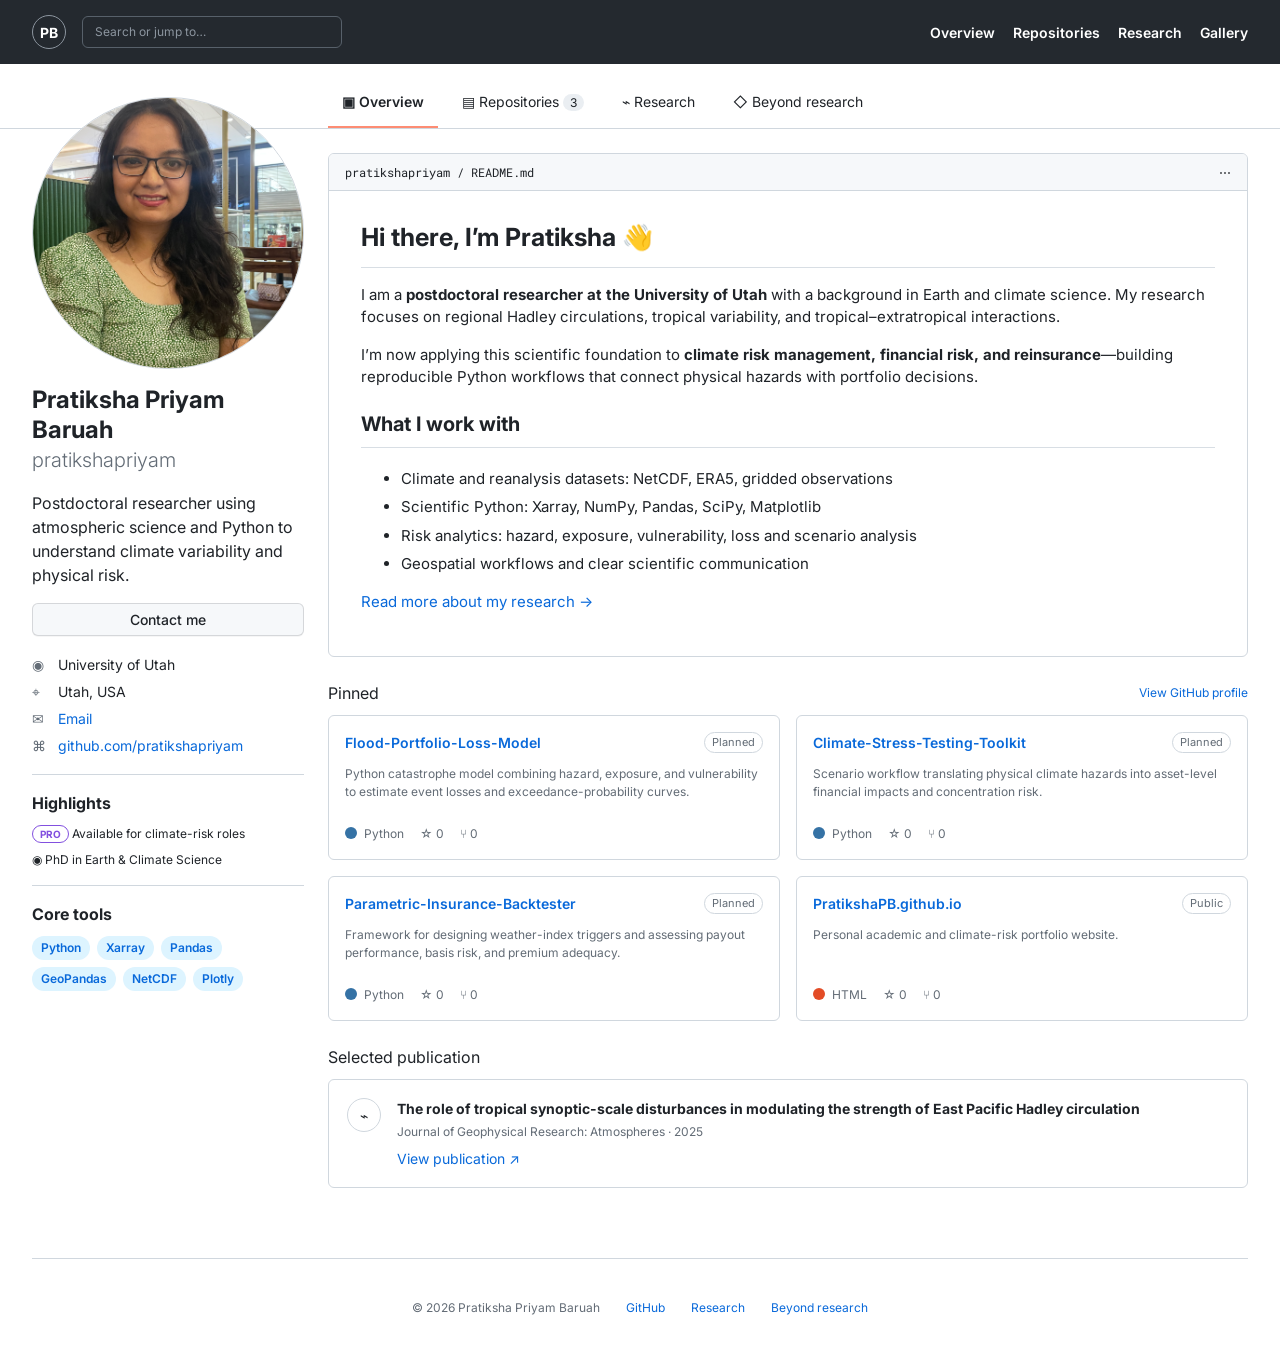
==== index.html @ b8eebd10 "Update profile for climate risk roles" ====
<!doctype html>
<html lang="en">
<head>
  <meta charset="utf-8">
  <meta name="viewport" content="width=device-width,initial-scale=1">
  <meta name="description" content="Pratiksha Priyam Baruah is a postdoctoral researcher at the University of Utah working in atmospheric science and climate risk.">
  <title>Pratiksha Priyam Baruah · Climate Risk Scientist</title>
  <link rel="preconnect" href="https://fonts.googleapis.com">
  <link rel="preconnect" href="https://fonts.gstatic.com" crossorigin>
  <link href="https://fonts.googleapis.com/css2?family=Inter:wght@400;500;600;700&family=Roboto+Mono:wght@400;500&display=swap" rel="stylesheet">
  <link rel="stylesheet" href="styles.css">
</head>
<body>
  <header class="gh-header">
    <a class="gh-mark" href="index.html" aria-label="Homepage">PB</a>
    <div class="gh-search">Search or jump to…</div>
    <nav aria-label="Primary"><a href="index.html">Overview</a><a href="#projects">Repositories</a><a href="research.html">Research</a><a href="misc.html">Gallery</a></nav>
  </header>
  <div class="profile-tabs"><div class="wide tabs-inner"><a class="selected" href="index.html">▣ Overview</a><a href="#projects">▤ Repositories <span>3</span></a><a href="research.html">⌁ Research</a><a href="misc.html">◇ Beyond research</a></div></div>

  <main class="wide profile-layout">
    <aside class="profile-sidebar">
      <img class="avatar" src="profile.jpg" alt="Pratiksha Priyam Baruah">
      <h1>Pratiksha Priyam Baruah</h1>
      <p class="username">pratikshapriyam</p>
      <p class="bio">Postdoctoral researcher using atmospheric science and Python to understand climate variability and physical risk.</p>
      <a class="profile-button" href="mailto:pratiksha.baruah@students.iiserpune.ac.in">Contact me</a>
      <ul class="profile-details">
        <li><span>◉</span> University of Utah</li>
        <li><span>⌖</span> Utah, USA</li>
        <li><span>✉</span> <a href="mailto:pratiksha.baruah@students.iiserpune.ac.in">Email</a></li>
        <li><span>⌘</span> <a href="https://github.com/pratikshapriyam" target="_blank" rel="noopener">github.com/pratikshapriyam</a></li>
      </ul>
      <div class="sidebar-block"><h2>Highlights</h2><p><span class="badge">PRO</span> Available for climate-risk roles</p><p>◉ PhD in Earth &amp; Climate Science</p></div>
      <div class="sidebar-block"><h2>Core tools</h2><div class="topic-list"><span>Python</span><span>Xarray</span><span>Pandas</span><span>GeoPandas</span><span>NetCDF</span><span>Plotly</span></div></div>
    </aside>

    <section class="profile-main">
      <article class="readme-card">
        <div class="readme-title"><span>pratikshapriyam / README.md</span><span>⋯</span></div>
        <div class="readme-content">
          <h2>Hi there, I’m Pratiksha 👋</h2>
          <p>I am a <strong>postdoctoral researcher at the University of Utah</strong> with a background in Earth and climate science. My research focuses on regional Hadley circulations, tropical variability, and tropical–extratropical interactions.</p>
          <p>I’m now applying this scientific foundation to <strong>climate risk management, financial risk, and reinsurance</strong>—building reproducible Python workflows that connect physical hazards with portfolio decisions.</p>
          <h3>What I work with</h3>
          <ul>
            <li>Climate and reanalysis datasets: NetCDF, ERA5, gridded observations</li>
            <li>Scientific Python: Xarray, NumPy, Pandas, SciPy, Matplotlib</li>
            <li>Risk analytics: hazard, exposure, vulnerability, loss and scenario analysis</li>
            <li>Geospatial workflows and clear scientific communication</li>
          </ul>
          <p><a href="research.html">Read more about my research →</a></p>
        </div>
      </article>

      <div class="section-row" id="projects"><h2>Pinned</h2><a href="https://github.com/pratikshapriyam" target="_blank" rel="noopener">View GitHub profile</a></div>
      <div class="repo-grid">
        <article class="repo-card"><div class="repo-top"><a href="https://github.com/pratikshapriyam" target="_blank" rel="noopener">Flood-Portfolio-Loss-Model</a><span>Planned</span></div><p>Python catastrophe model combining hazard, exposure, and vulnerability to estimate event losses and exceedance-probability curves.</p><div class="repo-meta"><span><i class="python"></i> Python</span><span>☆ 0</span><span>⑂ 0</span></div></article>
        <article class="repo-card"><div class="repo-top"><a href="https://github.com/pratikshapriyam" target="_blank" rel="noopener">Climate-Stress-Testing-Toolkit</a><span>Planned</span></div><p>Scenario workflow translating physical climate hazards into asset-level financial impacts and concentration risk.</p><div class="repo-meta"><span><i class="python"></i> Python</span><span>☆ 0</span><span>⑂ 0</span></div></article>
        <article class="repo-card"><div class="repo-top"><a href="https://github.com/pratikshapriyam" target="_blank" rel="noopener">Parametric-Insurance-Backtester</a><span>Planned</span></div><p>Framework for designing weather-index triggers and assessing payout performance, basis risk, and premium adequacy.</p><div class="repo-meta"><span><i class="python"></i> Python</span><span>☆ 0</span><span>⑂ 0</span></div></article>
        <article class="repo-card"><div class="repo-top"><a href="https://github.com/pratikshapriyam/PratikshaPB.github.io" target="_blank" rel="noopener">PratikshaPB.github.io</a><span>Public</span></div><p>Personal academic and climate-risk portfolio website.</p><div class="repo-meta"><span><i class="html"></i> HTML</span><span>☆ 0</span><span>⑂ 0</span></div></article>
      </div>

      <div class="section-row"><h2>Selected publication</h2></div>
      <article class="activity-card"><span class="activity-icon">⌁</span><div><h3>The role of tropical synoptic-scale disturbances in modulating the strength of East Pacific Hadley circulation</h3><p>Journal of Geophysical Research: Atmospheres · 2025</p><a href="https://doi.org/10.1029/2024JD042980" target="_blank" rel="noopener">View publication ↗</a></div></article>
    </section>
  </main>
  <footer class="gh-footer"><span>© <span data-year></span> Pratiksha Priyam Baruah</span><a href="https://github.com/pratikshapriyam">GitHub</a><a href="research.html">Research</a><a href="misc.html">Beyond research</a></footer>
  <script src="site.js"></script>
</body>
</html>
---- styles.css ----
:root{--bg:#fff;--canvas:#f6f8fa;--text:#1f2328;--muted:#636c76;--line:#d0d7de;--blue:#0969da;--green:#1f883d;--nav:#24292f;--radius:6px}
*{box-sizing:border-box}html{scroll-behavior:smooth}body{margin:0;color:var(--text);background:var(--bg);font:14px/1.5 Inter,-apple-system,BlinkMacSystemFont,"Segoe UI",sans-serif}a{color:var(--blue);text-decoration:none}a:hover{text-decoration:underline}img{max-width:100%}.wide,.container{width:min(1216px,calc(100% - 32px));margin-inline:auto}
.gh-header{height:64px;padding:16px 32px;display:flex;align-items:center;gap:16px;color:#fff;background:var(--nav)}.gh-mark{width:34px;height:34px;display:grid;place-items:center;border:1px solid #8c959f;border-radius:50%;color:#fff;font-weight:700}.gh-mark:hover{text-decoration:none}.gh-search{width:260px;padding:6px 12px;border:1px solid #57606a;border-radius:6px;color:#8c959f;font-size:12px}.gh-header nav{display:flex;gap:18px;margin-left:auto}.gh-header nav a{color:#fff;font-weight:600}.profile-tabs{border-bottom:1px solid var(--line);background:#fff}.tabs-inner{height:64px;display:flex;align-items:flex-end;padding-left:296px;gap:10px}.tabs-inner a{padding:17px 14px 14px;color:var(--text);border-bottom:2px solid transparent}.tabs-inner a.selected{border-color:#fd8c73;font-weight:600}.tabs-inner span{padding:1px 7px;border-radius:999px;background:#eaeef2;font-size:12px}
.profile-layout{display:grid;grid-template-columns:272px 1fr;gap:24px;padding:0 0 70px}.profile-sidebar{position:relative;margin-top:-32px}.avatar{width:272px;height:272px;display:block;border:1px solid var(--line);border-radius:50%;object-fit:cover}.profile-sidebar h1{margin:16px 0 0;font-size:24px;line-height:1.25}.username{margin:0 0 16px;color:var(--muted);font-size:20px;font-weight:300}.bio{font-size:16px}.profile-button{display:block;padding:5px 16px;margin:16px 0;text-align:center;color:var(--text);font-weight:500;border:1px solid rgba(27,31,36,.15);border-radius:6px;background:#f6f8fa;box-shadow:0 1px 0 rgba(27,31,36,.04)}.profile-button:hover{text-decoration:none;background:#f3f4f6}.profile-details{padding:0;margin:18px 0;list-style:none}.profile-details li{margin:6px 0}.profile-details li>span{display:inline-block;width:22px;color:var(--muted)}.sidebar-block{padding-top:16px;margin-top:16px;border-top:1px solid var(--line)}.sidebar-block h2{margin:0 0 10px;font-size:16px}.sidebar-block p{margin:8px 0;font-size:12px}.badge{padding:2px 7px;border:1px solid #8250df;border-radius:999px;color:#8250df;font-size:10px;font-weight:700}.topic-list{display:flex;flex-wrap:wrap;gap:7px}.topic-list span{padding:3px 9px;border-radius:999px;color:var(--blue);background:#ddf4ff;font-size:12px;font-weight:600}
.profile-main{min-width:0;padding-top:24px}.readme-card{border:1px solid var(--line);border-radius:var(--radius);overflow:hidden}.readme-title{padding:10px 16px;display:flex;justify-content:space-between;border-bottom:1px solid var(--line);background:var(--canvas);font:12px Roboto Mono,monospace}.readme-content{padding:28px 32px}.readme-content h2{padding-bottom:10px;margin:0 0 16px;border-bottom:1px solid #d8dee4;font-size:25px}.readme-content h3{padding-bottom:8px;border-bottom:1px solid #d8dee4;font-size:20px}.readme-content p,.readme-content li{font-size:15px}.readme-content li{margin:6px 0}.section-row{display:flex;justify-content:space-between;align-items:center;margin:24px 0 10px}.section-row h2{margin:0;font-size:16px;font-weight:400}.section-row a{font-size:12px}.repo-grid{display:grid;grid-template-columns:1fr 1fr;gap:16px}.repo-card{min-height:142px;padding:16px;border:1px solid var(--line);border-radius:var(--radius)}.repo-top{display:flex;align-items:center;justify-content:space-between;gap:12px}.repo-top a{font-weight:600}.repo-top>span{padding:1px 7px;border:1px solid var(--line);border-radius:999px;color:var(--muted);font-size:11px}.repo-card p{min-height:42px;color:var(--muted);font-size:12px}.repo-meta{display:flex;gap:16px;margin-top:18px;color:var(--muted);font-size:12px}.repo-meta i{display:inline-block;width:12px;height:12px;margin-right:4px;border-radius:50%;vertical-align:-1px}.python{background:#3572a5}.html{background:#e34c26}.activity-card{display:flex;gap:16px;padding:18px;border:1px solid var(--line);border-radius:var(--radius)}.activity-icon{width:34px;height:34px;display:grid;place-items:center;flex:0 0 auto;border:1px solid var(--line);border-radius:50%}.activity-card h3{margin:0 0 4px;font-size:14px}.activity-card p{margin:0 0 7px;color:var(--muted);font-size:12px}.gh-footer{max-width:1216px;margin:auto;padding:40px 16px;display:flex;justify-content:center;gap:26px;border-top:1px solid var(--line);color:var(--muted);font-size:12px}

/* Supporting pages */
.site-header{color:#fff;background:var(--nav)}.nav{min-height:64px;display:flex;align-items:center;justify-content:space-between}.brand{color:#fff;font-weight:700}.nav-links{display:flex;gap:8px}.nav-links a{padding:7px 11px;color:#fff;border-radius:6px}.nav-links a.active,.nav-links a:hover{background:rgba(255,255,255,.12);text-decoration:none}.menu-button{display:none;border:0;background:transparent;color:#fff}.menu-button span{display:block;width:24px;height:2px;margin:5px;background:currentColor}.page-hero{padding:64px 0 44px;background:var(--canvas);border-bottom:1px solid var(--line)}.eyebrow,.section-kicker{color:var(--muted);font:600 12px Roboto Mono,monospace;text-transform:uppercase;letter-spacing:.08em}.page-hero h1{max-width:850px;margin:8px 0 14px;font-size:42px;line-height:1.15}.page-hero p{max-width:720px;color:var(--muted);font-size:16px}.section{padding:48px 0}.section-heading{margin:6px 0 24px;font-size:32px}.research-list{display:grid;gap:16px}.research-card{display:grid;grid-template-columns:1.15fr .85fr;border:1px solid var(--line);border-radius:var(--radius);overflow:hidden}.research-card:nth-child(even) .research-copy{order:2}.research-card:nth-child(even) .research-visual{order:1}.research-copy{padding:32px}.research-copy:before{color:var(--muted);font:12px Roboto Mono,monospace}.research-copy h2{font-size:24px}.research-copy p{color:var(--muted)}.research-visual{min-height:320px;display:grid;place-items:center;background:var(--canvas)}.research-visual img{width:100%;height:100%;padding:22px;object-fit:contain}.gallery{display:grid;grid-template-columns:repeat(3,1fr);gap:16px}.gallery figure{margin:0;border:1px solid var(--line);border-radius:var(--radius);overflow:hidden}.gallery img{width:100%;height:260px;display:block;object-fit:cover}.gallery figcaption{padding:10px 12px}.resources{display:grid;grid-template-columns:1fr 2fr;gap:24px;margin-top:44px;padding-top:32px;border-top:1px solid var(--line)}.resource-links{display:flex;flex-wrap:wrap;gap:8px}.resource-links a{padding:5px 11px;border-radius:999px;background:#ddf4ff;font-weight:600}.site-footer{padding:30px 0;color:var(--muted);border-top:1px solid var(--line)}.footer-inner{display:flex;justify-content:space-between}.project-grid{display:grid;grid-template-columns:repeat(3,1fr);gap:16px}.project-card{padding:20px;border:1px solid var(--line);border-radius:var(--radius)}
@media(max-width:850px){.gh-header{padding:14px 16px}.gh-search{display:none}.gh-header nav a:nth-child(n+3){display:none}.tabs-inner{height:54px;padding-left:0;overflow:auto}.profile-layout{grid-template-columns:1fr}.profile-sidebar{margin-top:24px}.avatar{width:168px;height:168px}.profile-main{padding-top:0}.repo-grid{grid-template-columns:1fr}.research-card{grid-template-columns:1fr}.research-card:nth-child(even) .research-copy,.research-card:nth-child(even) .research-visual{order:initial}.gallery{grid-template-columns:1fr 1fr}.project-grid{grid-template-columns:1fr}.menu-button{display:block}.nav-links{display:none;position:absolute;top:64px;left:0;right:0;padding:10px 16px;background:var(--nav);flex-direction:column}.nav-links.open{display:flex}}
@media(max-width:520px){.gh-header nav{gap:10px}.profile-tabs .wide{width:100%}.tabs-inner a{padding-inline:10px;white-space:nowrap}.readme-content{padding:22px 18px}.gallery{grid-template-columns:1fr}.resources{grid-template-columns:1fr}.gh-footer{flex-wrap:wrap}.footer-inner{flex-direction:column;gap:8px}}
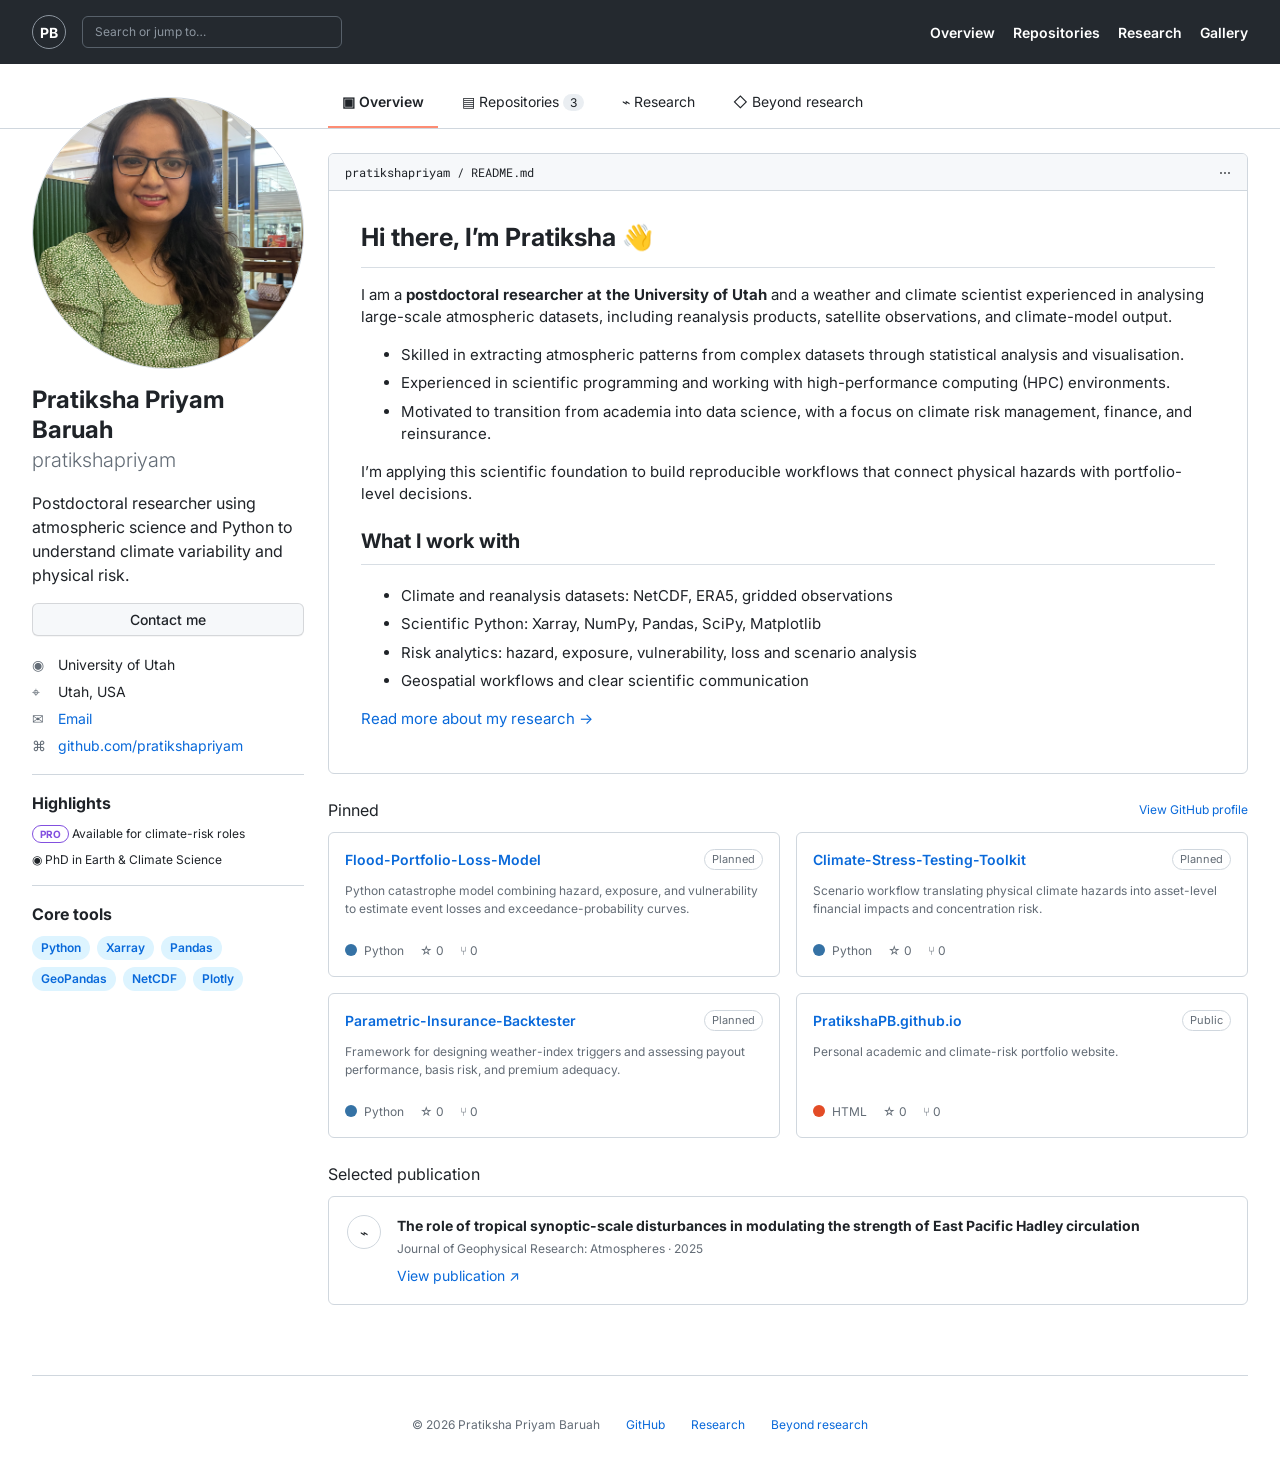
==== commit 2a71479a: "Update climate data science profile" ====
--- a/index.html
+++ b/index.html
@@ -40,8 +40,13 @@
         <div class="readme-title"><span>pratikshapriyam / README.md</span><span>⋯</span></div>
         <div class="readme-content">
           <h2>Hi there, I’m Pratiksha 👋</h2>
-          <p>I am a <strong>postdoctoral researcher at the University of Utah</strong> with a background in Earth and climate science. My research focuses on regional Hadley circulations, tropical variability, and tropical–extratropical interactions.</p>
-          <p>I’m now applying this scientific foundation to <strong>climate risk management, financial risk, and reinsurance</strong>—building reproducible Python workflows that connect physical hazards with portfolio decisions.</p>
+          <p>I am a <strong>postdoctoral researcher at the University of Utah</strong> and a weather and climate scientist experienced in analysing large-scale atmospheric datasets, including reanalysis products, satellite observations, and climate-model output.</p>
+          <ul>
+            <li>Skilled in extracting atmospheric patterns from complex datasets through statistical analysis and visualisation.</li>
+            <li>Experienced in scientific programming and working with high-performance computing (HPC) environments.</li>
+            <li>Motivated to transition from academia into data science, with a focus on climate risk management, finance, and reinsurance.</li>
+          </ul>
+          <p>I’m applying this scientific foundation to build reproducible workflows that connect physical hazards with portfolio-level decisions.</p>
           <h3>What I work with</h3>
           <ul>
             <li>Climate and reanalysis datasets: NetCDF, ERA5, gridded observations</li>
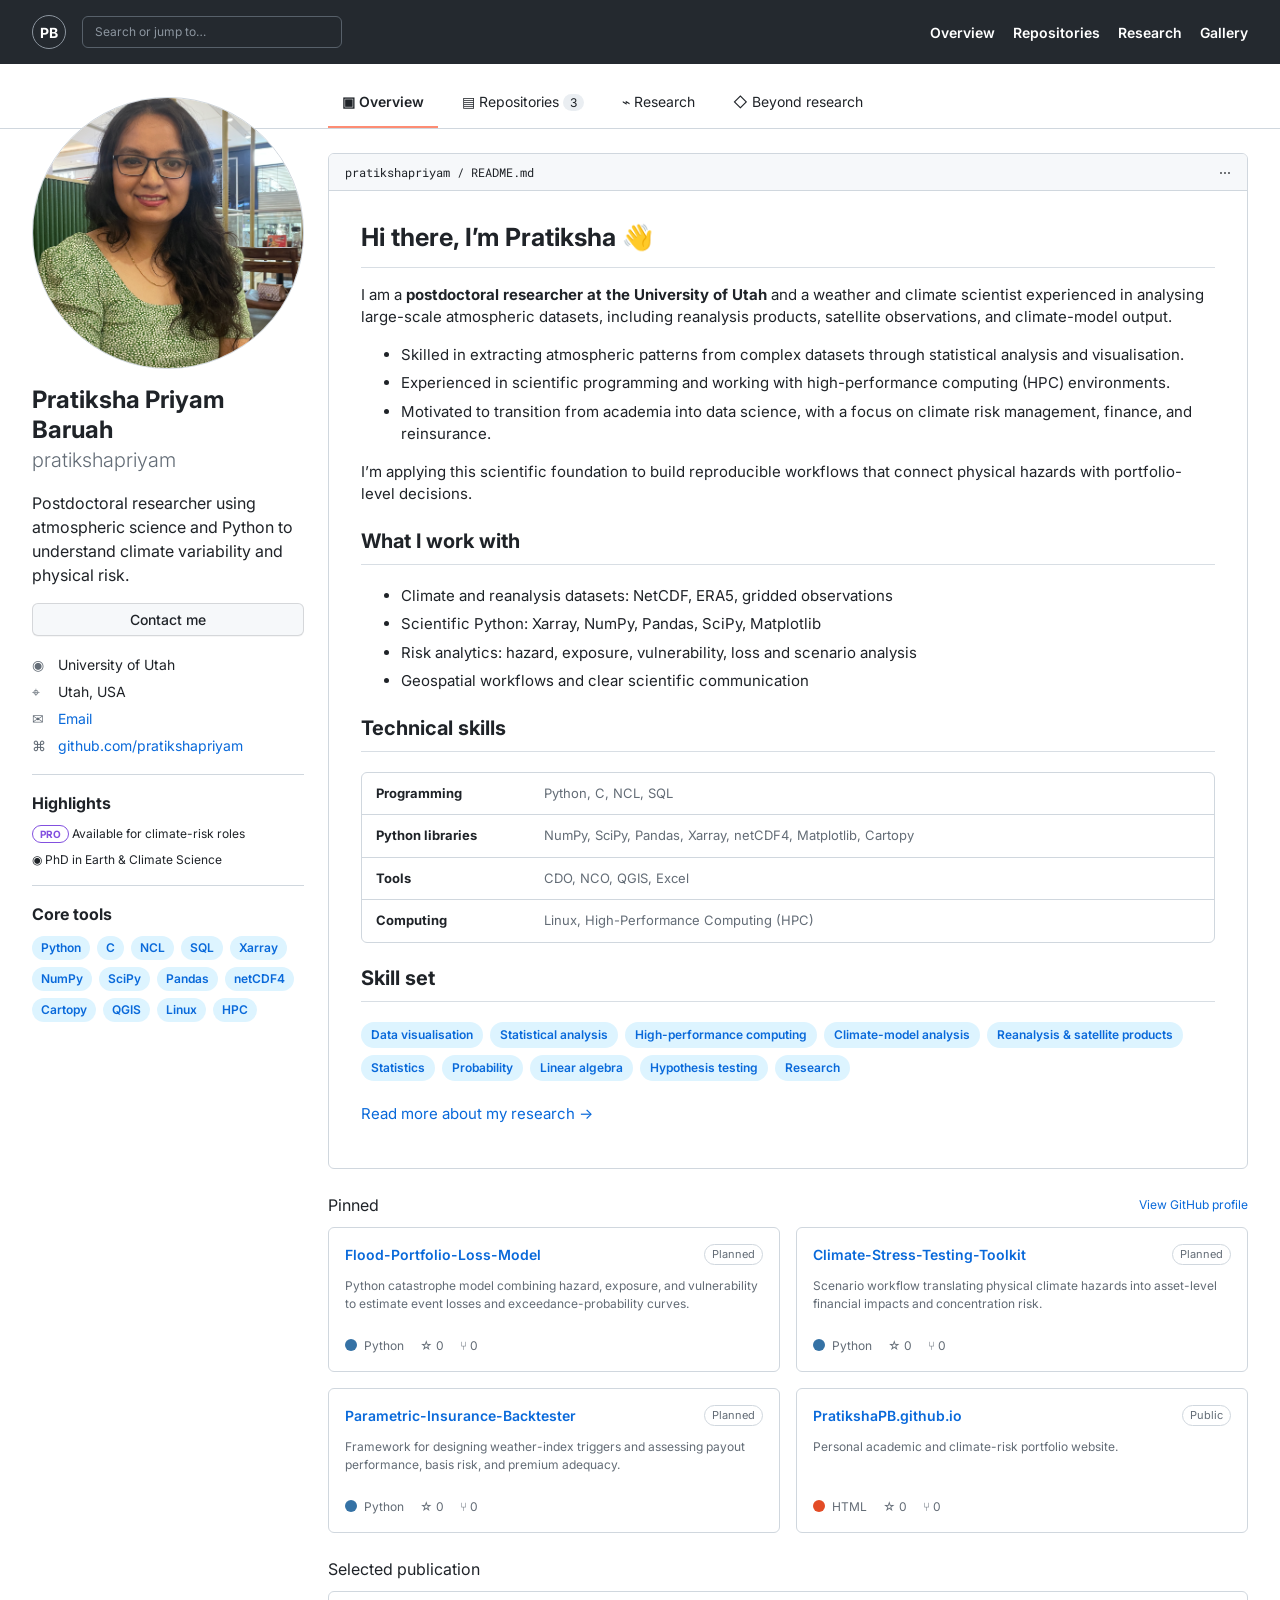
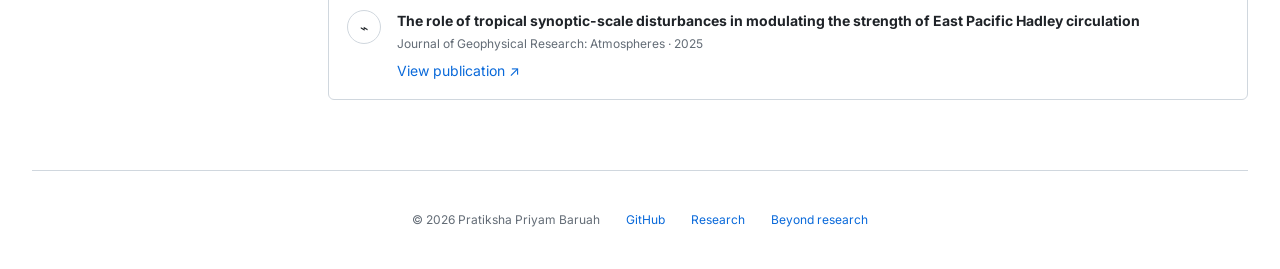
==== commit c5290c07: "Highlight technical and analytical skills" ====
--- a/index.html
+++ b/index.html
@@ -32,7 +32,7 @@
         <li><span>⌘</span> <a href="https://github.com/pratikshapriyam" target="_blank" rel="noopener">github.com/pratikshapriyam</a></li>
       </ul>
       <div class="sidebar-block"><h2>Highlights</h2><p><span class="badge">PRO</span> Available for climate-risk roles</p><p>◉ PhD in Earth &amp; Climate Science</p></div>
-      <div class="sidebar-block"><h2>Core tools</h2><div class="topic-list"><span>Python</span><span>Xarray</span><span>Pandas</span><span>GeoPandas</span><span>NetCDF</span><span>Plotly</span></div></div>
+      <div class="sidebar-block"><h2>Core tools</h2><div class="topic-list"><span>Python</span><span>C</span><span>NCL</span><span>SQL</span><span>Xarray</span><span>NumPy</span><span>SciPy</span><span>Pandas</span><span>netCDF4</span><span>Cartopy</span><span>QGIS</span><span>Linux</span><span>HPC</span></div></div>
     </aside>
 
     <section class="profile-main">
@@ -54,6 +54,15 @@
             <li>Risk analytics: hazard, exposure, vulnerability, loss and scenario analysis</li>
             <li>Geospatial workflows and clear scientific communication</li>
           </ul>
+          <h3>Technical skills</h3>
+          <div class="skills-table">
+            <div><strong>Programming</strong><span>Python, C, NCL, SQL</span></div>
+            <div><strong>Python libraries</strong><span>NumPy, SciPy, Pandas, Xarray, netCDF4, Matplotlib, Cartopy</span></div>
+            <div><strong>Tools</strong><span>CDO, NCO, QGIS, Excel</span></div>
+            <div><strong>Computing</strong><span>Linux, High-Performance Computing (HPC)</span></div>
+          </div>
+          <h3>Skill set</h3>
+          <div class="skill-pills"><span>Data visualisation</span><span>Statistical analysis</span><span>High-performance computing</span><span>Climate-model analysis</span><span>Reanalysis &amp; satellite products</span><span>Statistics</span><span>Probability</span><span>Linear algebra</span><span>Hypothesis testing</span><span>Research</span></div>
           <p><a href="research.html">Read more about my research →</a></p>
         </div>
       </article>
--- a/styles.css
+++ b/styles.css
@@ -8,3 +8,4 @@
 .site-header{color:#fff;background:var(--nav)}.nav{min-height:64px;display:flex;align-items:center;justify-content:space-between}.brand{color:#fff;font-weight:700}.nav-links{display:flex;gap:8px}.nav-links a{padding:7px 11px;color:#fff;border-radius:6px}.nav-links a.active,.nav-links a:hover{background:rgba(255,255,255,.12);text-decoration:none}.menu-button{display:none;border:0;background:transparent;color:#fff}.menu-button span{display:block;width:24px;height:2px;margin:5px;background:currentColor}.page-hero{padding:64px 0 44px;background:var(--canvas);border-bottom:1px solid var(--line)}.eyebrow,.section-kicker{color:var(--muted);font:600 12px Roboto Mono,monospace;text-transform:uppercase;letter-spacing:.08em}.page-hero h1{max-width:850px;margin:8px 0 14px;font-size:42px;line-height:1.15}.page-hero p{max-width:720px;color:var(--muted);font-size:16px}.section{padding:48px 0}.section-heading{margin:6px 0 24px;font-size:32px}.research-list{display:grid;gap:16px}.research-card{display:grid;grid-template-columns:1.15fr .85fr;border:1px solid var(--line);border-radius:var(--radius);overflow:hidden}.research-card:nth-child(even) .research-copy{order:2}.research-card:nth-child(even) .research-visual{order:1}.research-copy{padding:32px}.research-copy:before{color:var(--muted);font:12px Roboto Mono,monospace}.research-copy h2{font-size:24px}.research-copy p{color:var(--muted)}.research-visual{min-height:320px;display:grid;place-items:center;background:var(--canvas)}.research-visual img{width:100%;height:100%;padding:22px;object-fit:contain}.gallery{display:grid;grid-template-columns:repeat(3,1fr);gap:16px}.gallery figure{margin:0;border:1px solid var(--line);border-radius:var(--radius);overflow:hidden}.gallery img{width:100%;height:260px;display:block;object-fit:cover}.gallery figcaption{padding:10px 12px}.resources{display:grid;grid-template-columns:1fr 2fr;gap:24px;margin-top:44px;padding-top:32px;border-top:1px solid var(--line)}.resource-links{display:flex;flex-wrap:wrap;gap:8px}.resource-links a{padding:5px 11px;border-radius:999px;background:#ddf4ff;font-weight:600}.site-footer{padding:30px 0;color:var(--muted);border-top:1px solid var(--line)}.footer-inner{display:flex;justify-content:space-between}.project-grid{display:grid;grid-template-columns:repeat(3,1fr);gap:16px}.project-card{padding:20px;border:1px solid var(--line);border-radius:var(--radius)}
 @media(max-width:850px){.gh-header{padding:14px 16px}.gh-search{display:none}.gh-header nav a:nth-child(n+3){display:none}.tabs-inner{height:54px;padding-left:0;overflow:auto}.profile-layout{grid-template-columns:1fr}.profile-sidebar{margin-top:24px}.avatar{width:168px;height:168px}.profile-main{padding-top:0}.repo-grid{grid-template-columns:1fr}.research-card{grid-template-columns:1fr}.research-card:nth-child(even) .research-copy,.research-card:nth-child(even) .research-visual{order:initial}.gallery{grid-template-columns:1fr 1fr}.project-grid{grid-template-columns:1fr}.menu-button{display:block}.nav-links{display:none;position:absolute;top:64px;left:0;right:0;padding:10px 16px;background:var(--nav);flex-direction:column}.nav-links.open{display:flex}}
 @media(max-width:520px){.gh-header nav{gap:10px}.profile-tabs .wide{width:100%}.tabs-inner a{padding-inline:10px;white-space:nowrap}.readme-content{padding:22px 18px}.gallery{grid-template-columns:1fr}.resources{grid-template-columns:1fr}.gh-footer{flex-wrap:wrap}.footer-inner{flex-direction:column;gap:8px}}
+.skills-table{margin:14px 0;border:1px solid var(--line);border-radius:var(--radius);overflow:hidden}.skills-table>div{display:grid;grid-template-columns:150px 1fr;gap:18px;padding:11px 14px;border-bottom:1px solid var(--line)}.skills-table>div:last-child{border-bottom:0}.skills-table strong{font-size:13px}.skills-table span{color:var(--muted);font-size:13px}.skill-pills{display:flex;flex-wrap:wrap;gap:7px;margin:12px 0 22px}.skill-pills span{padding:4px 10px;border-radius:999px;color:var(--blue);background:#ddf4ff;font-size:12px;font-weight:600}@media(max-width:520px){.skills-table>div{grid-template-columns:1fr;gap:3px}}
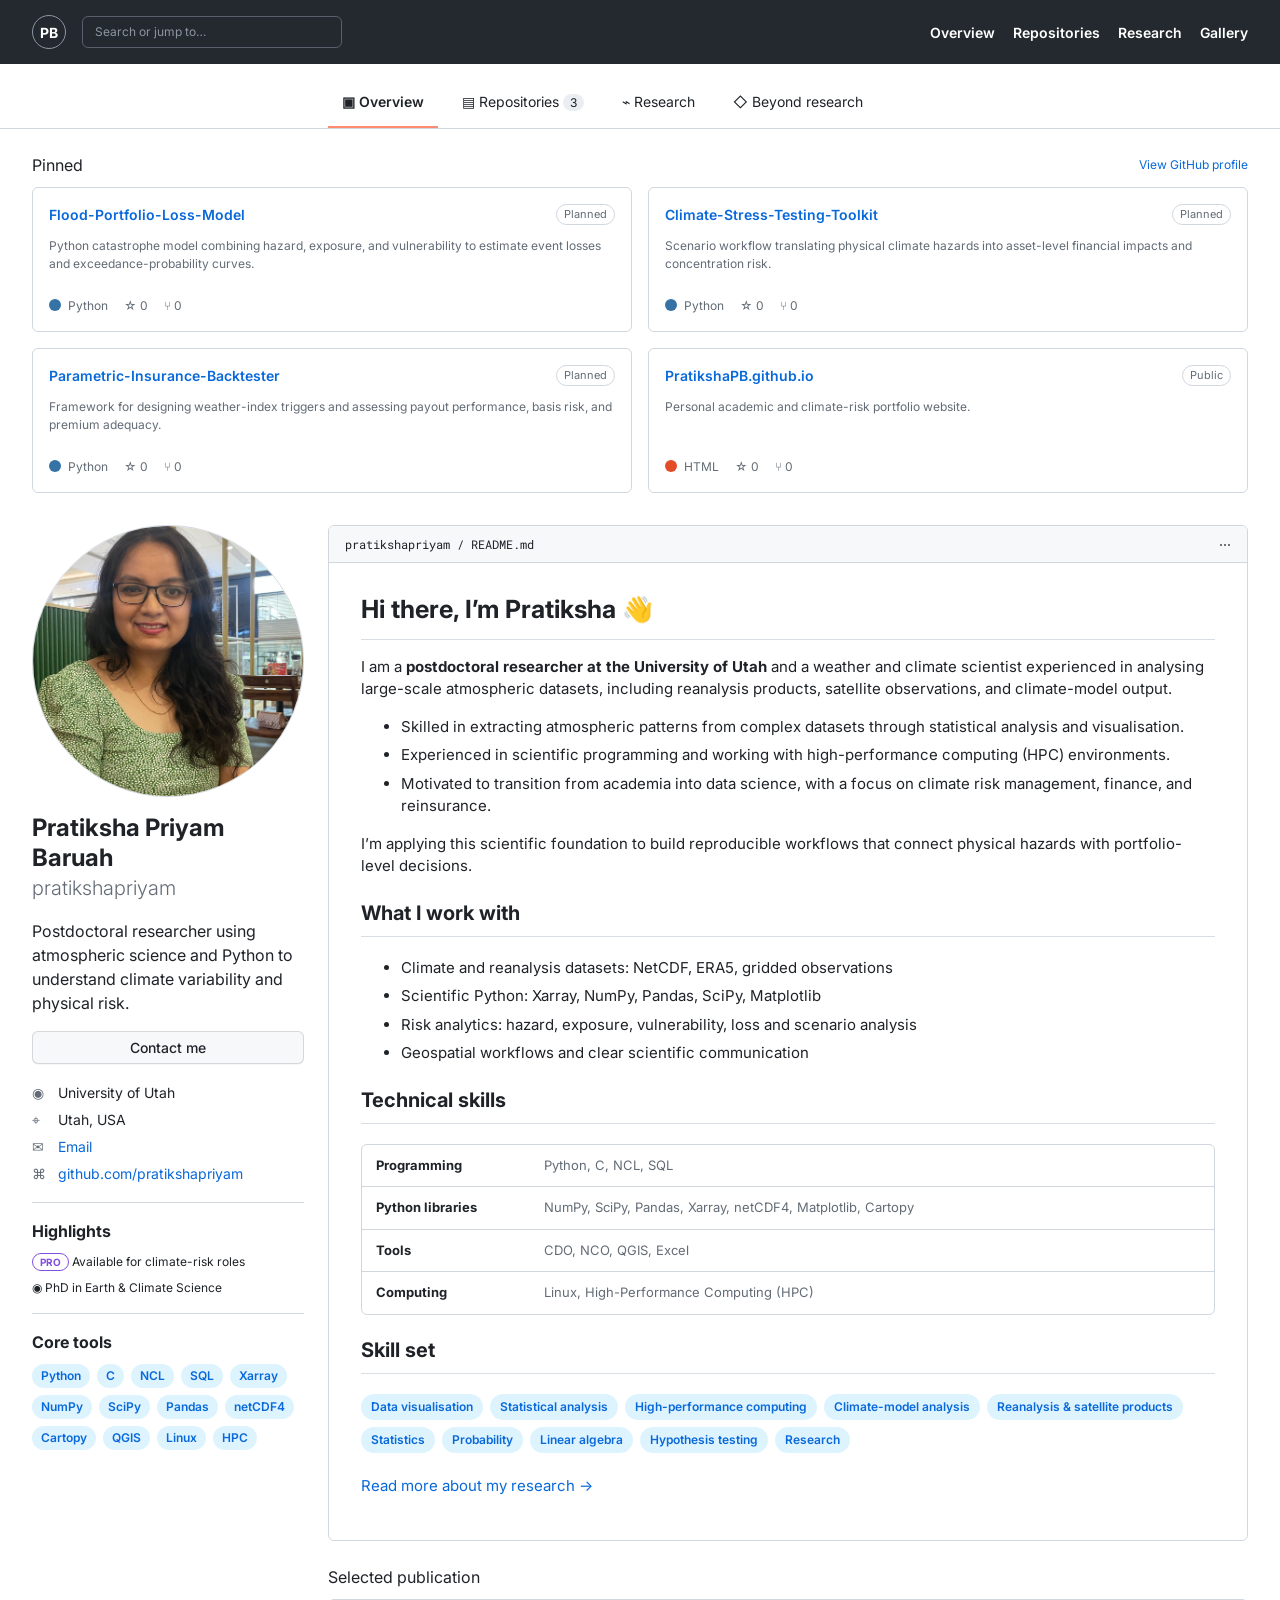
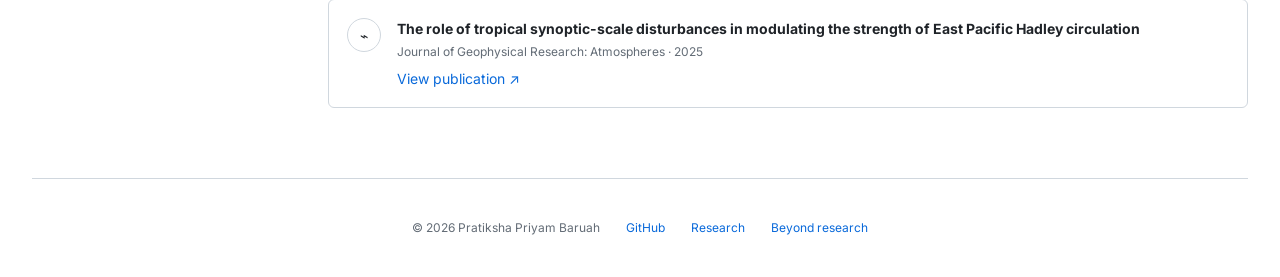
==== commit 18466d30: "Move pinned repositories to top" ====
--- a/index.html
+++ b/index.html
@@ -17,6 +17,16 @@
     <nav aria-label="Primary"><a href="index.html">Overview</a><a href="#projects">Repositories</a><a href="research.html">Research</a><a href="misc.html">Gallery</a></nav>
   </header>
   <div class="profile-tabs"><div class="wide tabs-inner"><a class="selected" href="index.html">▣ Overview</a><a href="#projects">▤ Repositories <span>3</span></a><a href="research.html">⌁ Research</a><a href="misc.html">◇ Beyond research</a></div></div>
+
+  <section class="wide pinned-top" id="projects">
+    <div class="section-row section-row-first"><h2>Pinned</h2><a href="https://github.com/pratikshapriyam" target="_blank" rel="noopener">View GitHub profile</a></div>
+    <div class="repo-grid">
+      <article class="repo-card"><div class="repo-top"><a href="https://github.com/pratikshapriyam" target="_blank" rel="noopener">Flood-Portfolio-Loss-Model</a><span>Planned</span></div><p>Python catastrophe model combining hazard, exposure, and vulnerability to estimate event losses and exceedance-probability curves.</p><div class="repo-meta"><span><i class="python"></i> Python</span><span>☆ 0</span><span>⑂ 0</span></div></article>
+      <article class="repo-card"><div class="repo-top"><a href="https://github.com/pratikshapriyam" target="_blank" rel="noopener">Climate-Stress-Testing-Toolkit</a><span>Planned</span></div><p>Scenario workflow translating physical climate hazards into asset-level financial impacts and concentration risk.</p><div class="repo-meta"><span><i class="python"></i> Python</span><span>☆ 0</span><span>⑂ 0</span></div></article>
+      <article class="repo-card"><div class="repo-top"><a href="https://github.com/pratikshapriyam" target="_blank" rel="noopener">Parametric-Insurance-Backtester</a><span>Planned</span></div><p>Framework for designing weather-index triggers and assessing payout performance, basis risk, and premium adequacy.</p><div class="repo-meta"><span><i class="python"></i> Python</span><span>☆ 0</span><span>⑂ 0</span></div></article>
+      <article class="repo-card"><div class="repo-top"><a href="https://github.com/pratikshapriyam/PratikshaPB.github.io" target="_blank" rel="noopener">PratikshaPB.github.io</a><span>Public</span></div><p>Personal academic and climate-risk portfolio website.</p><div class="repo-meta"><span><i class="html"></i> HTML</span><span>☆ 0</span><span>⑂ 0</span></div></article>
+    </div>
+  </section>
 
   <main class="wide profile-layout">
     <aside class="profile-sidebar">
@@ -67,14 +77,6 @@
         </div>
       </article>
 
-      <div class="section-row" id="projects"><h2>Pinned</h2><a href="https://github.com/pratikshapriyam" target="_blank" rel="noopener">View GitHub profile</a></div>
-      <div class="repo-grid">
-        <article class="repo-card"><div class="repo-top"><a href="https://github.com/pratikshapriyam" target="_blank" rel="noopener">Flood-Portfolio-Loss-Model</a><span>Planned</span></div><p>Python catastrophe model combining hazard, exposure, and vulnerability to estimate event losses and exceedance-probability curves.</p><div class="repo-meta"><span><i class="python"></i> Python</span><span>☆ 0</span><span>⑂ 0</span></div></article>
-        <article class="repo-card"><div class="repo-top"><a href="https://github.com/pratikshapriyam" target="_blank" rel="noopener">Climate-Stress-Testing-Toolkit</a><span>Planned</span></div><p>Scenario workflow translating physical climate hazards into asset-level financial impacts and concentration risk.</p><div class="repo-meta"><span><i class="python"></i> Python</span><span>☆ 0</span><span>⑂ 0</span></div></article>
-        <article class="repo-card"><div class="repo-top"><a href="https://github.com/pratikshapriyam" target="_blank" rel="noopener">Parametric-Insurance-Backtester</a><span>Planned</span></div><p>Framework for designing weather-index triggers and assessing payout performance, basis risk, and premium adequacy.</p><div class="repo-meta"><span><i class="python"></i> Python</span><span>☆ 0</span><span>⑂ 0</span></div></article>
-        <article class="repo-card"><div class="repo-top"><a href="https://github.com/pratikshapriyam/PratikshaPB.github.io" target="_blank" rel="noopener">PratikshaPB.github.io</a><span>Public</span></div><p>Personal academic and climate-risk portfolio website.</p><div class="repo-meta"><span><i class="html"></i> HTML</span><span>☆ 0</span><span>⑂ 0</span></div></article>
-      </div>
-
       <div class="section-row"><h2>Selected publication</h2></div>
       <article class="activity-card"><span class="activity-icon">⌁</span><div><h3>The role of tropical synoptic-scale disturbances in modulating the strength of East Pacific Hadley circulation</h3><p>Journal of Geophysical Research: Atmospheres · 2025</p><a href="https://doi.org/10.1029/2024JD042980" target="_blank" rel="noopener">View publication ↗</a></div></article>
     </section>
--- a/styles.css
+++ b/styles.css
@@ -8,4 +8,4 @@
 .site-header{color:#fff;background:var(--nav)}.nav{min-height:64px;display:flex;align-items:center;justify-content:space-between}.brand{color:#fff;font-weight:700}.nav-links{display:flex;gap:8px}.nav-links a{padding:7px 11px;color:#fff;border-radius:6px}.nav-links a.active,.nav-links a:hover{background:rgba(255,255,255,.12);text-decoration:none}.menu-button{display:none;border:0;background:transparent;color:#fff}.menu-button span{display:block;width:24px;height:2px;margin:5px;background:currentColor}.page-hero{padding:64px 0 44px;background:var(--canvas);border-bottom:1px solid var(--line)}.eyebrow,.section-kicker{color:var(--muted);font:600 12px Roboto Mono,monospace;text-transform:uppercase;letter-spacing:.08em}.page-hero h1{max-width:850px;margin:8px 0 14px;font-size:42px;line-height:1.15}.page-hero p{max-width:720px;color:var(--muted);font-size:16px}.section{padding:48px 0}.section-heading{margin:6px 0 24px;font-size:32px}.research-list{display:grid;gap:16px}.research-card{display:grid;grid-template-columns:1.15fr .85fr;border:1px solid var(--line);border-radius:var(--radius);overflow:hidden}.research-card:nth-child(even) .research-copy{order:2}.research-card:nth-child(even) .research-visual{order:1}.research-copy{padding:32px}.research-copy:before{color:var(--muted);font:12px Roboto Mono,monospace}.research-copy h2{font-size:24px}.research-copy p{color:var(--muted)}.research-visual{min-height:320px;display:grid;place-items:center;background:var(--canvas)}.research-visual img{width:100%;height:100%;padding:22px;object-fit:contain}.gallery{display:grid;grid-template-columns:repeat(3,1fr);gap:16px}.gallery figure{margin:0;border:1px solid var(--line);border-radius:var(--radius);overflow:hidden}.gallery img{width:100%;height:260px;display:block;object-fit:cover}.gallery figcaption{padding:10px 12px}.resources{display:grid;grid-template-columns:1fr 2fr;gap:24px;margin-top:44px;padding-top:32px;border-top:1px solid var(--line)}.resource-links{display:flex;flex-wrap:wrap;gap:8px}.resource-links a{padding:5px 11px;border-radius:999px;background:#ddf4ff;font-weight:600}.site-footer{padding:30px 0;color:var(--muted);border-top:1px solid var(--line)}.footer-inner{display:flex;justify-content:space-between}.project-grid{display:grid;grid-template-columns:repeat(3,1fr);gap:16px}.project-card{padding:20px;border:1px solid var(--line);border-radius:var(--radius)}
 @media(max-width:850px){.gh-header{padding:14px 16px}.gh-search{display:none}.gh-header nav a:nth-child(n+3){display:none}.tabs-inner{height:54px;padding-left:0;overflow:auto}.profile-layout{grid-template-columns:1fr}.profile-sidebar{margin-top:24px}.avatar{width:168px;height:168px}.profile-main{padding-top:0}.repo-grid{grid-template-columns:1fr}.research-card{grid-template-columns:1fr}.research-card:nth-child(even) .research-copy,.research-card:nth-child(even) .research-visual{order:initial}.gallery{grid-template-columns:1fr 1fr}.project-grid{grid-template-columns:1fr}.menu-button{display:block}.nav-links{display:none;position:absolute;top:64px;left:0;right:0;padding:10px 16px;background:var(--nav);flex-direction:column}.nav-links.open{display:flex}}
 @media(max-width:520px){.gh-header nav{gap:10px}.profile-tabs .wide{width:100%}.tabs-inner a{padding-inline:10px;white-space:nowrap}.readme-content{padding:22px 18px}.gallery{grid-template-columns:1fr}.resources{grid-template-columns:1fr}.gh-footer{flex-wrap:wrap}.footer-inner{flex-direction:column;gap:8px}}
-.skills-table{margin:14px 0;border:1px solid var(--line);border-radius:var(--radius);overflow:hidden}.skills-table>div{display:grid;grid-template-columns:150px 1fr;gap:18px;padding:11px 14px;border-bottom:1px solid var(--line)}.skills-table>div:last-child{border-bottom:0}.skills-table strong{font-size:13px}.skills-table span{color:var(--muted);font-size:13px}.skill-pills{display:flex;flex-wrap:wrap;gap:7px;margin:12px 0 22px}.skill-pills span{padding:4px 10px;border-radius:999px;color:var(--blue);background:#ddf4ff;font-size:12px;font-weight:600}@media(max-width:520px){.skills-table>div{grid-template-columns:1fr;gap:3px}}
+.skills-table{margin:14px 0;border:1px solid var(--line);border-radius:var(--radius);overflow:hidden}.skills-table>div{display:grid;grid-template-columns:150px 1fr;gap:18px;padding:11px 14px;border-bottom:1px solid var(--line)}.skills-table>div:last-child{border-bottom:0}.skills-table strong{font-size:13px}.skills-table span{color:var(--muted);font-size:13px}.skill-pills{display:flex;flex-wrap:wrap;gap:7px;margin:12px 0 22px}.skill-pills span{padding:4px 10px;border-radius:999px;color:var(--blue);background:#ddf4ff;font-size:12px;font-weight:600}.section-row-first{margin-top:0}.pinned-top{padding:24px 0 8px}.pinned-top+.profile-layout .profile-sidebar{margin-top:24px}@media(max-width:520px){.skills-table>div{grid-template-columns:1fr;gap:3px}}
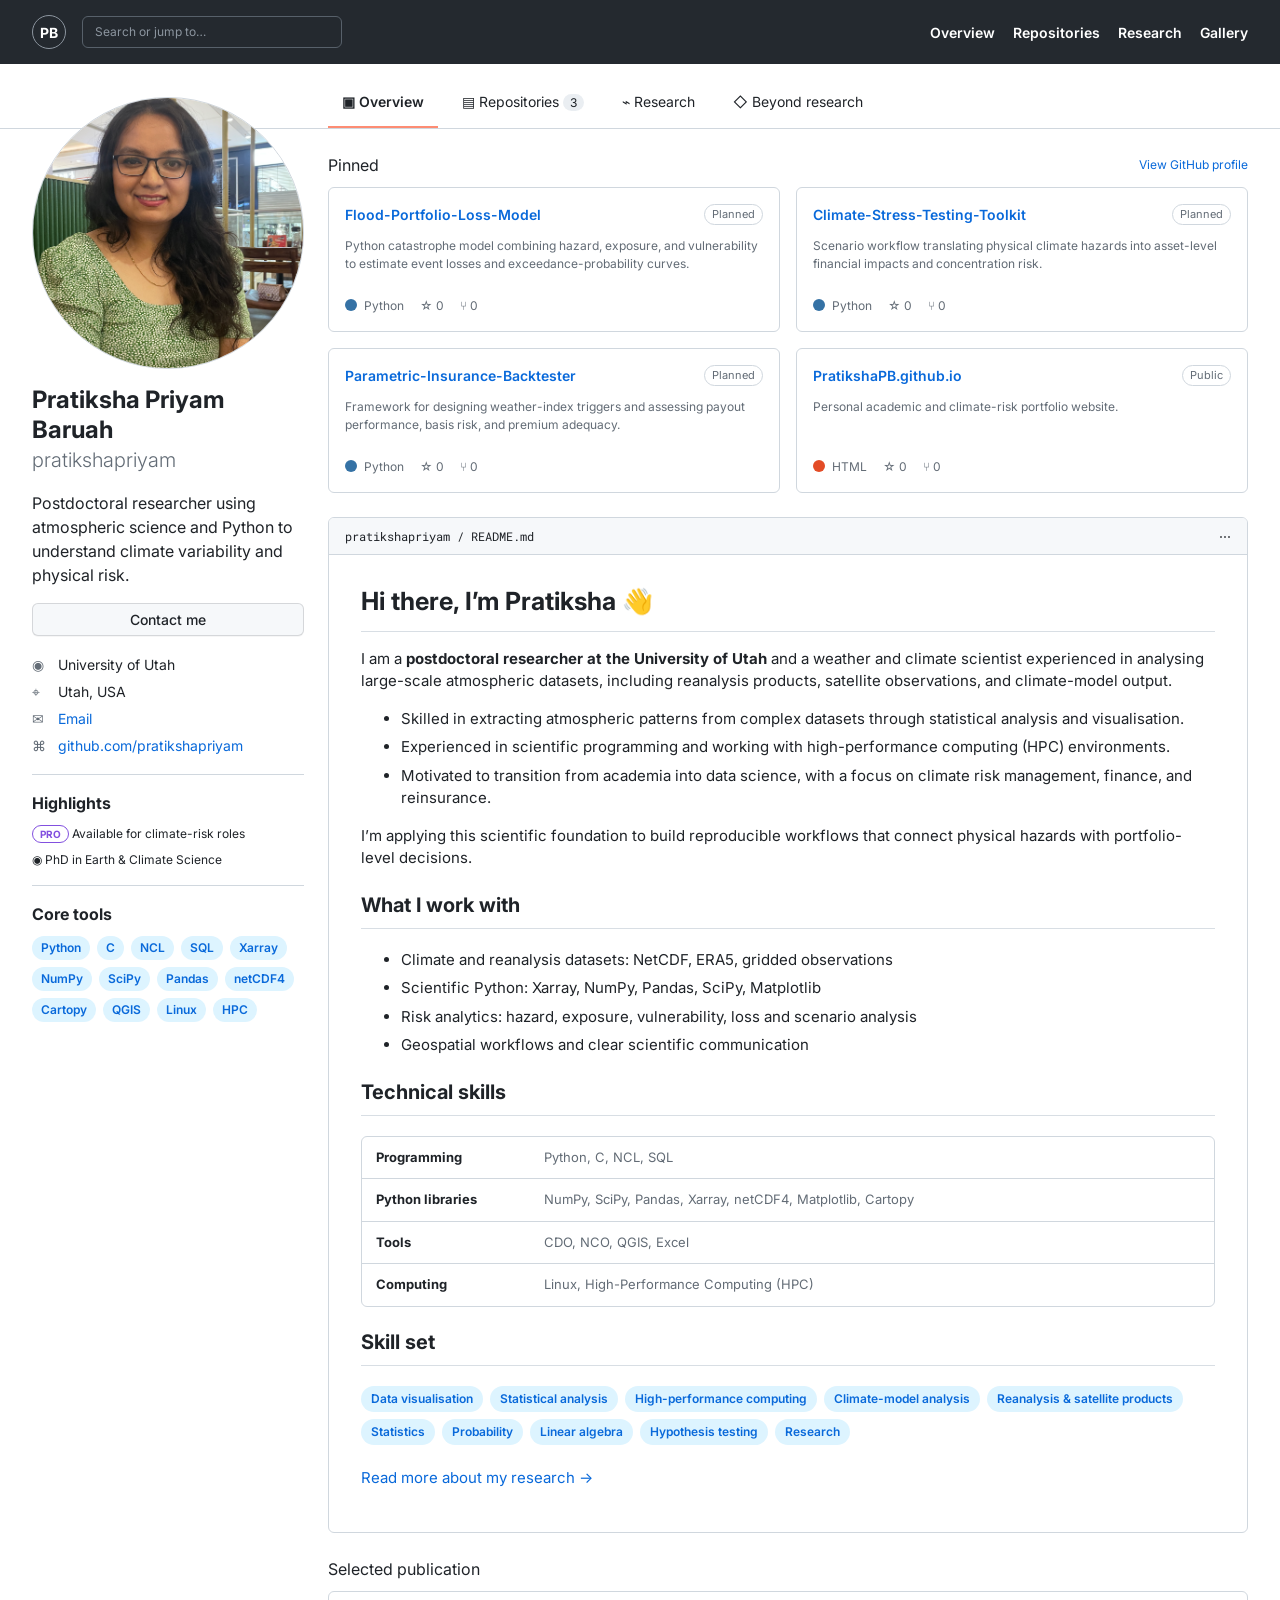
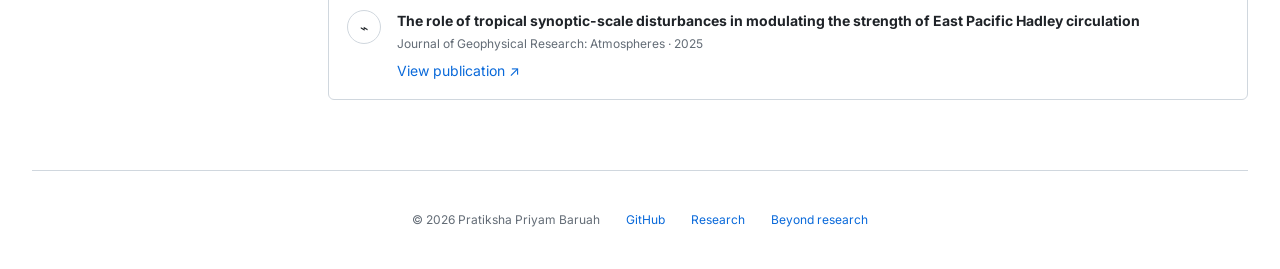
==== commit 4fdb9ed3: "Align profile and pinned repositories" ====
--- a/index.html
+++ b/index.html
@@ -18,16 +18,6 @@
   </header>
   <div class="profile-tabs"><div class="wide tabs-inner"><a class="selected" href="index.html">▣ Overview</a><a href="#projects">▤ Repositories <span>3</span></a><a href="research.html">⌁ Research</a><a href="misc.html">◇ Beyond research</a></div></div>
 
-  <section class="wide pinned-top" id="projects">
-    <div class="section-row section-row-first"><h2>Pinned</h2><a href="https://github.com/pratikshapriyam" target="_blank" rel="noopener">View GitHub profile</a></div>
-    <div class="repo-grid">
-      <article class="repo-card"><div class="repo-top"><a href="https://github.com/pratikshapriyam" target="_blank" rel="noopener">Flood-Portfolio-Loss-Model</a><span>Planned</span></div><p>Python catastrophe model combining hazard, exposure, and vulnerability to estimate event losses and exceedance-probability curves.</p><div class="repo-meta"><span><i class="python"></i> Python</span><span>☆ 0</span><span>⑂ 0</span></div></article>
-      <article class="repo-card"><div class="repo-top"><a href="https://github.com/pratikshapriyam" target="_blank" rel="noopener">Climate-Stress-Testing-Toolkit</a><span>Planned</span></div><p>Scenario workflow translating physical climate hazards into asset-level financial impacts and concentration risk.</p><div class="repo-meta"><span><i class="python"></i> Python</span><span>☆ 0</span><span>⑂ 0</span></div></article>
-      <article class="repo-card"><div class="repo-top"><a href="https://github.com/pratikshapriyam" target="_blank" rel="noopener">Parametric-Insurance-Backtester</a><span>Planned</span></div><p>Framework for designing weather-index triggers and assessing payout performance, basis risk, and premium adequacy.</p><div class="repo-meta"><span><i class="python"></i> Python</span><span>☆ 0</span><span>⑂ 0</span></div></article>
-      <article class="repo-card"><div class="repo-top"><a href="https://github.com/pratikshapriyam/PratikshaPB.github.io" target="_blank" rel="noopener">PratikshaPB.github.io</a><span>Public</span></div><p>Personal academic and climate-risk portfolio website.</p><div class="repo-meta"><span><i class="html"></i> HTML</span><span>☆ 0</span><span>⑂ 0</span></div></article>
-    </div>
-  </section>
-
   <main class="wide profile-layout">
     <aside class="profile-sidebar">
       <img class="avatar" src="profile.jpg" alt="Pratiksha Priyam Baruah">
@@ -46,6 +36,14 @@
     </aside>
 
     <section class="profile-main">
+      <div class="section-row section-row-first" id="projects"><h2>Pinned</h2><a href="https://github.com/pratikshapriyam" target="_blank" rel="noopener">View GitHub profile</a></div>
+      <div class="repo-grid repo-grid-featured">
+        <article class="repo-card"><div class="repo-top"><a href="https://github.com/pratikshapriyam" target="_blank" rel="noopener">Flood-Portfolio-Loss-Model</a><span>Planned</span></div><p>Python catastrophe model combining hazard, exposure, and vulnerability to estimate event losses and exceedance-probability curves.</p><div class="repo-meta"><span><i class="python"></i> Python</span><span>☆ 0</span><span>⑂ 0</span></div></article>
+        <article class="repo-card"><div class="repo-top"><a href="https://github.com/pratikshapriyam" target="_blank" rel="noopener">Climate-Stress-Testing-Toolkit</a><span>Planned</span></div><p>Scenario workflow translating physical climate hazards into asset-level financial impacts and concentration risk.</p><div class="repo-meta"><span><i class="python"></i> Python</span><span>☆ 0</span><span>⑂ 0</span></div></article>
+        <article class="repo-card"><div class="repo-top"><a href="https://github.com/pratikshapriyam" target="_blank" rel="noopener">Parametric-Insurance-Backtester</a><span>Planned</span></div><p>Framework for designing weather-index triggers and assessing payout performance, basis risk, and premium adequacy.</p><div class="repo-meta"><span><i class="python"></i> Python</span><span>☆ 0</span><span>⑂ 0</span></div></article>
+        <article class="repo-card"><div class="repo-top"><a href="https://github.com/pratikshapriyam/PratikshaPB.github.io" target="_blank" rel="noopener">PratikshaPB.github.io</a><span>Public</span></div><p>Personal academic and climate-risk portfolio website.</p><div class="repo-meta"><span><i class="html"></i> HTML</span><span>☆ 0</span><span>⑂ 0</span></div></article>
+      </div>
+
       <article class="readme-card">
         <div class="readme-title"><span>pratikshapriyam / README.md</span><span>⋯</span></div>
         <div class="readme-content">
--- a/styles.css
+++ b/styles.css
@@ -8,4 +8,4 @@
 .site-header{color:#fff;background:var(--nav)}.nav{min-height:64px;display:flex;align-items:center;justify-content:space-between}.brand{color:#fff;font-weight:700}.nav-links{display:flex;gap:8px}.nav-links a{padding:7px 11px;color:#fff;border-radius:6px}.nav-links a.active,.nav-links a:hover{background:rgba(255,255,255,.12);text-decoration:none}.menu-button{display:none;border:0;background:transparent;color:#fff}.menu-button span{display:block;width:24px;height:2px;margin:5px;background:currentColor}.page-hero{padding:64px 0 44px;background:var(--canvas);border-bottom:1px solid var(--line)}.eyebrow,.section-kicker{color:var(--muted);font:600 12px Roboto Mono,monospace;text-transform:uppercase;letter-spacing:.08em}.page-hero h1{max-width:850px;margin:8px 0 14px;font-size:42px;line-height:1.15}.page-hero p{max-width:720px;color:var(--muted);font-size:16px}.section{padding:48px 0}.section-heading{margin:6px 0 24px;font-size:32px}.research-list{display:grid;gap:16px}.research-card{display:grid;grid-template-columns:1.15fr .85fr;border:1px solid var(--line);border-radius:var(--radius);overflow:hidden}.research-card:nth-child(even) .research-copy{order:2}.research-card:nth-child(even) .research-visual{order:1}.research-copy{padding:32px}.research-copy:before{color:var(--muted);font:12px Roboto Mono,monospace}.research-copy h2{font-size:24px}.research-copy p{color:var(--muted)}.research-visual{min-height:320px;display:grid;place-items:center;background:var(--canvas)}.research-visual img{width:100%;height:100%;padding:22px;object-fit:contain}.gallery{display:grid;grid-template-columns:repeat(3,1fr);gap:16px}.gallery figure{margin:0;border:1px solid var(--line);border-radius:var(--radius);overflow:hidden}.gallery img{width:100%;height:260px;display:block;object-fit:cover}.gallery figcaption{padding:10px 12px}.resources{display:grid;grid-template-columns:1fr 2fr;gap:24px;margin-top:44px;padding-top:32px;border-top:1px solid var(--line)}.resource-links{display:flex;flex-wrap:wrap;gap:8px}.resource-links a{padding:5px 11px;border-radius:999px;background:#ddf4ff;font-weight:600}.site-footer{padding:30px 0;color:var(--muted);border-top:1px solid var(--line)}.footer-inner{display:flex;justify-content:space-between}.project-grid{display:grid;grid-template-columns:repeat(3,1fr);gap:16px}.project-card{padding:20px;border:1px solid var(--line);border-radius:var(--radius)}
 @media(max-width:850px){.gh-header{padding:14px 16px}.gh-search{display:none}.gh-header nav a:nth-child(n+3){display:none}.tabs-inner{height:54px;padding-left:0;overflow:auto}.profile-layout{grid-template-columns:1fr}.profile-sidebar{margin-top:24px}.avatar{width:168px;height:168px}.profile-main{padding-top:0}.repo-grid{grid-template-columns:1fr}.research-card{grid-template-columns:1fr}.research-card:nth-child(even) .research-copy,.research-card:nth-child(even) .research-visual{order:initial}.gallery{grid-template-columns:1fr 1fr}.project-grid{grid-template-columns:1fr}.menu-button{display:block}.nav-links{display:none;position:absolute;top:64px;left:0;right:0;padding:10px 16px;background:var(--nav);flex-direction:column}.nav-links.open{display:flex}}
 @media(max-width:520px){.gh-header nav{gap:10px}.profile-tabs .wide{width:100%}.tabs-inner a{padding-inline:10px;white-space:nowrap}.readme-content{padding:22px 18px}.gallery{grid-template-columns:1fr}.resources{grid-template-columns:1fr}.gh-footer{flex-wrap:wrap}.footer-inner{flex-direction:column;gap:8px}}
-.skills-table{margin:14px 0;border:1px solid var(--line);border-radius:var(--radius);overflow:hidden}.skills-table>div{display:grid;grid-template-columns:150px 1fr;gap:18px;padding:11px 14px;border-bottom:1px solid var(--line)}.skills-table>div:last-child{border-bottom:0}.skills-table strong{font-size:13px}.skills-table span{color:var(--muted);font-size:13px}.skill-pills{display:flex;flex-wrap:wrap;gap:7px;margin:12px 0 22px}.skill-pills span{padding:4px 10px;border-radius:999px;color:var(--blue);background:#ddf4ff;font-size:12px;font-weight:600}.section-row-first{margin-top:0}.pinned-top{padding:24px 0 8px}.pinned-top+.profile-layout .profile-sidebar{margin-top:24px}@media(max-width:520px){.skills-table>div{grid-template-columns:1fr;gap:3px}}
+.skills-table{margin:14px 0;border:1px solid var(--line);border-radius:var(--radius);overflow:hidden}.skills-table>div{display:grid;grid-template-columns:150px 1fr;gap:18px;padding:11px 14px;border-bottom:1px solid var(--line)}.skills-table>div:last-child{border-bottom:0}.skills-table strong{font-size:13px}.skills-table span{color:var(--muted);font-size:13px}.skill-pills{display:flex;flex-wrap:wrap;gap:7px;margin:12px 0 22px}.skill-pills span{padding:4px 10px;border-radius:999px;color:var(--blue);background:#ddf4ff;font-size:12px;font-weight:600}.section-row-first{margin-top:0}.repo-grid-featured{margin-bottom:24px}@media(max-width:520px){.skills-table>div{grid-template-columns:1fr;gap:3px}}
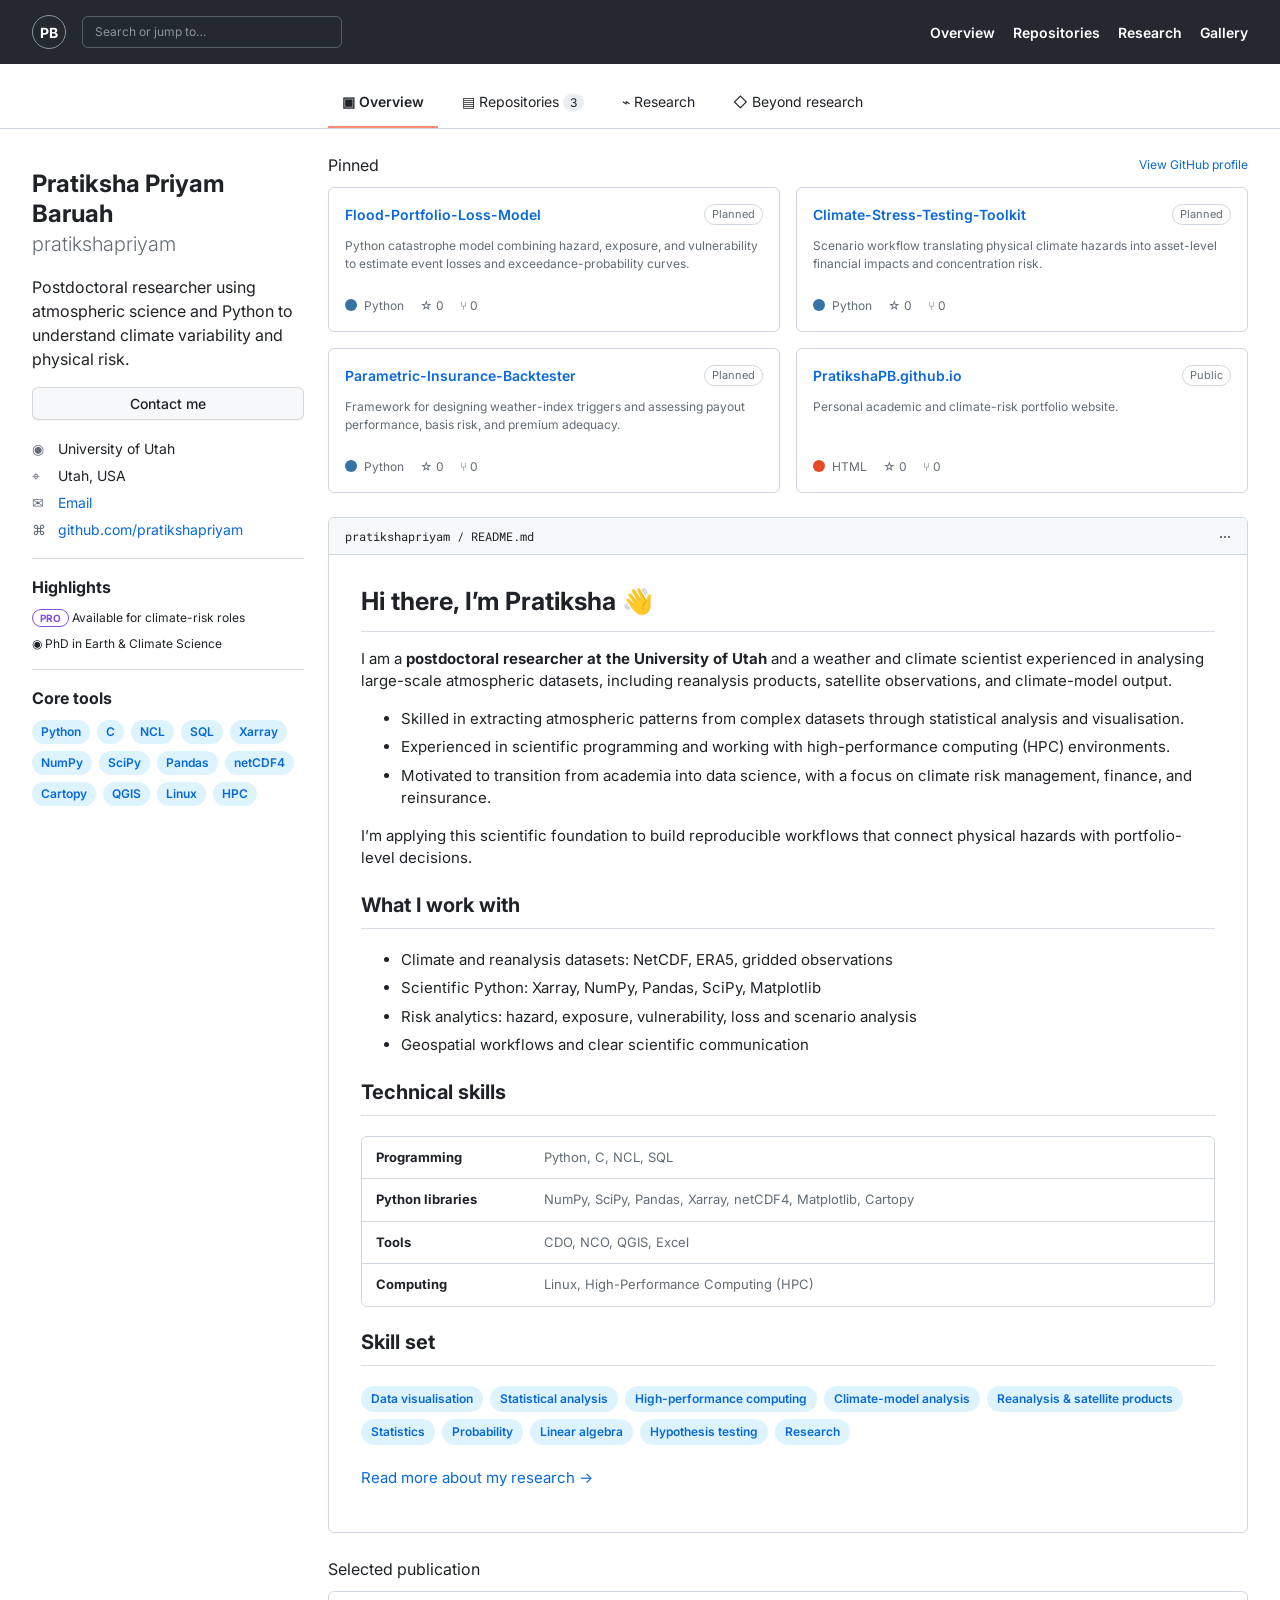
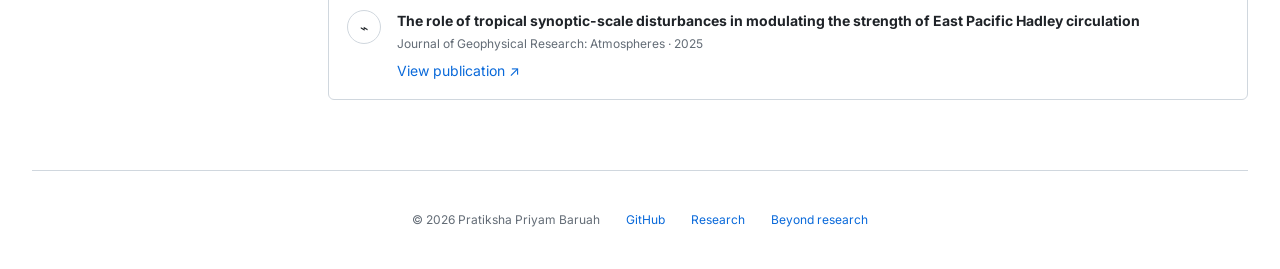
==== commit cf651a75: "Remove profile photo from homepage" ====
--- a/index.html
+++ b/index.html
@@ -20,7 +20,6 @@
 
   <main class="wide profile-layout">
     <aside class="profile-sidebar">
-      <img class="avatar" src="profile.jpg" alt="Pratiksha Priyam Baruah">
       <h1>Pratiksha Priyam Baruah</h1>
       <p class="username">pratikshapriyam</p>
       <p class="bio">Postdoctoral researcher using atmospheric science and Python to understand climate variability and physical risk.</p>
--- a/styles.css
+++ b/styles.css
@@ -8,4 +8,4 @@
 .site-header{color:#fff;background:var(--nav)}.nav{min-height:64px;display:flex;align-items:center;justify-content:space-between}.brand{color:#fff;font-weight:700}.nav-links{display:flex;gap:8px}.nav-links a{padding:7px 11px;color:#fff;border-radius:6px}.nav-links a.active,.nav-links a:hover{background:rgba(255,255,255,.12);text-decoration:none}.menu-button{display:none;border:0;background:transparent;color:#fff}.menu-button span{display:block;width:24px;height:2px;margin:5px;background:currentColor}.page-hero{padding:64px 0 44px;background:var(--canvas);border-bottom:1px solid var(--line)}.eyebrow,.section-kicker{color:var(--muted);font:600 12px Roboto Mono,monospace;text-transform:uppercase;letter-spacing:.08em}.page-hero h1{max-width:850px;margin:8px 0 14px;font-size:42px;line-height:1.15}.page-hero p{max-width:720px;color:var(--muted);font-size:16px}.section{padding:48px 0}.section-heading{margin:6px 0 24px;font-size:32px}.research-list{display:grid;gap:16px}.research-card{display:grid;grid-template-columns:1.15fr .85fr;border:1px solid var(--line);border-radius:var(--radius);overflow:hidden}.research-card:nth-child(even) .research-copy{order:2}.research-card:nth-child(even) .research-visual{order:1}.research-copy{padding:32px}.research-copy:before{color:var(--muted);font:12px Roboto Mono,monospace}.research-copy h2{font-size:24px}.research-copy p{color:var(--muted)}.research-visual{min-height:320px;display:grid;place-items:center;background:var(--canvas)}.research-visual img{width:100%;height:100%;padding:22px;object-fit:contain}.gallery{display:grid;grid-template-columns:repeat(3,1fr);gap:16px}.gallery figure{margin:0;border:1px solid var(--line);border-radius:var(--radius);overflow:hidden}.gallery img{width:100%;height:260px;display:block;object-fit:cover}.gallery figcaption{padding:10px 12px}.resources{display:grid;grid-template-columns:1fr 2fr;gap:24px;margin-top:44px;padding-top:32px;border-top:1px solid var(--line)}.resource-links{display:flex;flex-wrap:wrap;gap:8px}.resource-links a{padding:5px 11px;border-radius:999px;background:#ddf4ff;font-weight:600}.site-footer{padding:30px 0;color:var(--muted);border-top:1px solid var(--line)}.footer-inner{display:flex;justify-content:space-between}.project-grid{display:grid;grid-template-columns:repeat(3,1fr);gap:16px}.project-card{padding:20px;border:1px solid var(--line);border-radius:var(--radius)}
 @media(max-width:850px){.gh-header{padding:14px 16px}.gh-search{display:none}.gh-header nav a:nth-child(n+3){display:none}.tabs-inner{height:54px;padding-left:0;overflow:auto}.profile-layout{grid-template-columns:1fr}.profile-sidebar{margin-top:24px}.avatar{width:168px;height:168px}.profile-main{padding-top:0}.repo-grid{grid-template-columns:1fr}.research-card{grid-template-columns:1fr}.research-card:nth-child(even) .research-copy,.research-card:nth-child(even) .research-visual{order:initial}.gallery{grid-template-columns:1fr 1fr}.project-grid{grid-template-columns:1fr}.menu-button{display:block}.nav-links{display:none;position:absolute;top:64px;left:0;right:0;padding:10px 16px;background:var(--nav);flex-direction:column}.nav-links.open{display:flex}}
 @media(max-width:520px){.gh-header nav{gap:10px}.profile-tabs .wide{width:100%}.tabs-inner a{padding-inline:10px;white-space:nowrap}.readme-content{padding:22px 18px}.gallery{grid-template-columns:1fr}.resources{grid-template-columns:1fr}.gh-footer{flex-wrap:wrap}.footer-inner{flex-direction:column;gap:8px}}
-.skills-table{margin:14px 0;border:1px solid var(--line);border-radius:var(--radius);overflow:hidden}.skills-table>div{display:grid;grid-template-columns:150px 1fr;gap:18px;padding:11px 14px;border-bottom:1px solid var(--line)}.skills-table>div:last-child{border-bottom:0}.skills-table strong{font-size:13px}.skills-table span{color:var(--muted);font-size:13px}.skill-pills{display:flex;flex-wrap:wrap;gap:7px;margin:12px 0 22px}.skill-pills span{padding:4px 10px;border-radius:999px;color:var(--blue);background:#ddf4ff;font-size:12px;font-weight:600}.section-row-first{margin-top:0}.repo-grid-featured{margin-bottom:24px}@media(max-width:520px){.skills-table>div{grid-template-columns:1fr;gap:3px}}
+.skills-table{margin:14px 0;border:1px solid var(--line);border-radius:var(--radius);overflow:hidden}.skills-table>div{display:grid;grid-template-columns:150px 1fr;gap:18px;padding:11px 14px;border-bottom:1px solid var(--line)}.skills-table>div:last-child{border-bottom:0}.skills-table strong{font-size:13px}.skills-table span{color:var(--muted);font-size:13px}.skill-pills{display:flex;flex-wrap:wrap;gap:7px;margin:12px 0 22px}.skill-pills span{padding:4px 10px;border-radius:999px;color:var(--blue);background:#ddf4ff;font-size:12px;font-weight:600}.section-row-first{margin-top:0}.repo-grid-featured{margin-bottom:24px}.profile-sidebar{margin-top:24px}@media(max-width:520px){.skills-table>div{grid-template-columns:1fr;gap:3px}}
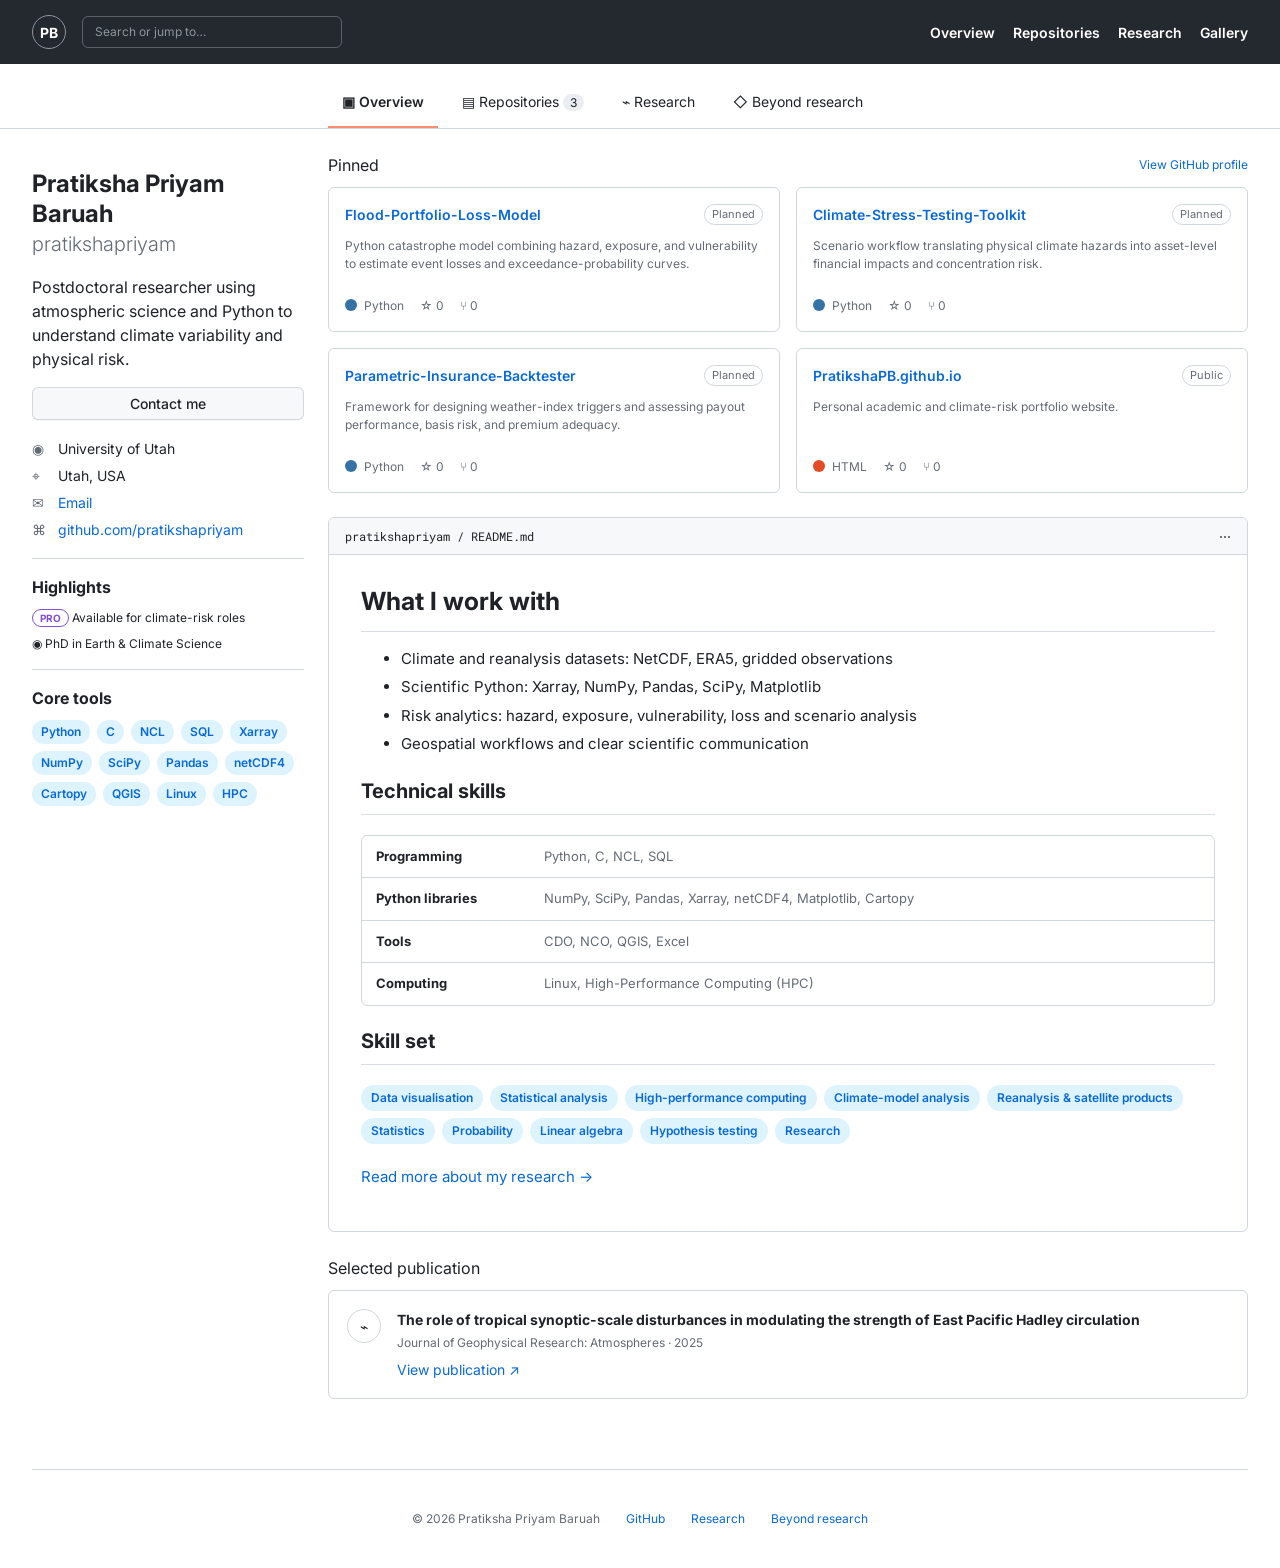
==== commit e1c4b76d: "Simplify profile README introduction" ====
--- a/index.html
+++ b/index.html
@@ -46,15 +46,7 @@
       <article class="readme-card">
         <div class="readme-title"><span>pratikshapriyam / README.md</span><span>⋯</span></div>
         <div class="readme-content">
-          <h2>Hi there, I’m Pratiksha 👋</h2>
-          <p>I am a <strong>postdoctoral researcher at the University of Utah</strong> and a weather and climate scientist experienced in analysing large-scale atmospheric datasets, including reanalysis products, satellite observations, and climate-model output.</p>
-          <ul>
-            <li>Skilled in extracting atmospheric patterns from complex datasets through statistical analysis and visualisation.</li>
-            <li>Experienced in scientific programming and working with high-performance computing (HPC) environments.</li>
-            <li>Motivated to transition from academia into data science, with a focus on climate risk management, finance, and reinsurance.</li>
-          </ul>
-          <p>I’m applying this scientific foundation to build reproducible workflows that connect physical hazards with portfolio-level decisions.</p>
-          <h3>What I work with</h3>
+          <h2>What I work with</h2>
           <ul>
             <li>Climate and reanalysis datasets: NetCDF, ERA5, gridded observations</li>
             <li>Scientific Python: Xarray, NumPy, Pandas, SciPy, Matplotlib</li>
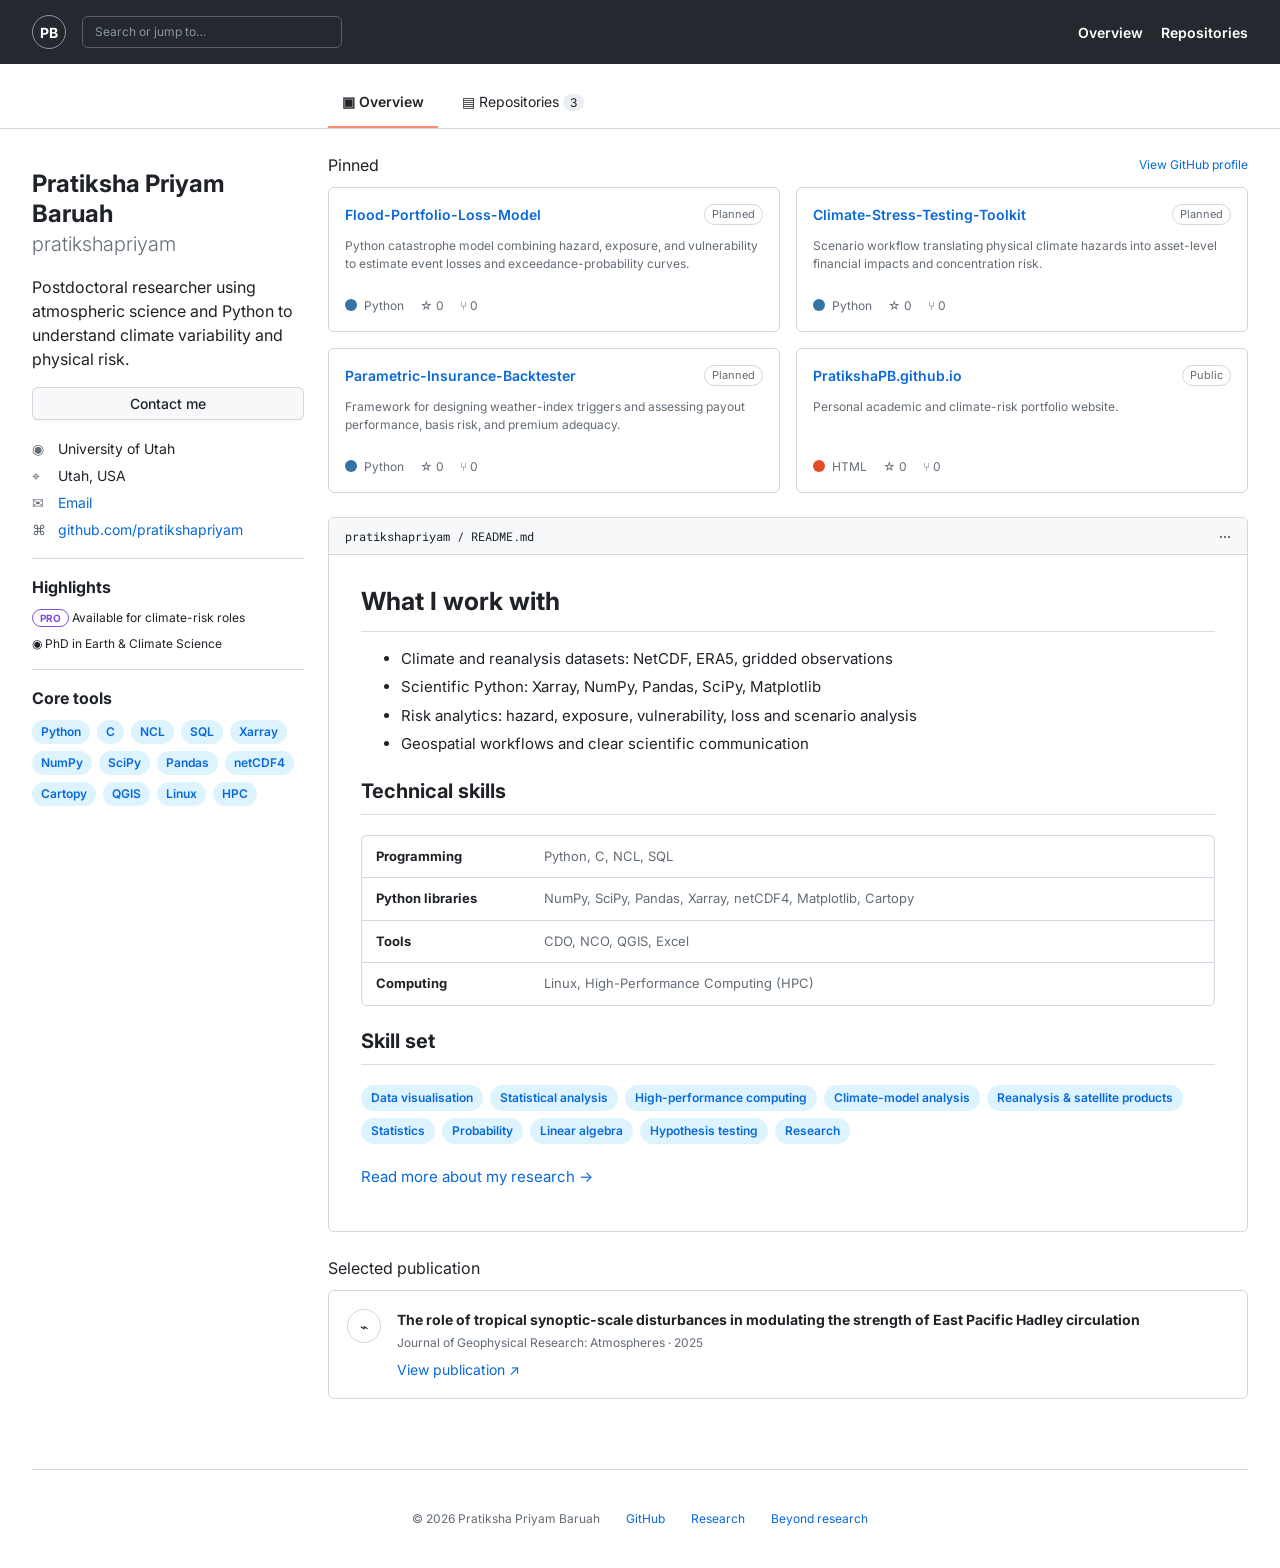
==== commit 6877dbb6: "Simplify profile navigation" ====
--- a/index.html
+++ b/index.html
@@ -14,9 +14,9 @@
   <header class="gh-header">
     <a class="gh-mark" href="index.html" aria-label="Homepage">PB</a>
     <div class="gh-search">Search or jump to…</div>
-    <nav aria-label="Primary"><a href="index.html">Overview</a><a href="#projects">Repositories</a><a href="research.html">Research</a><a href="misc.html">Gallery</a></nav>
+    <nav aria-label="Primary"><a href="index.html">Overview</a><a href="#projects">Repositories</a></nav>
   </header>
-  <div class="profile-tabs"><div class="wide tabs-inner"><a class="selected" href="index.html">▣ Overview</a><a href="#projects">▤ Repositories <span>3</span></a><a href="research.html">⌁ Research</a><a href="misc.html">◇ Beyond research</a></div></div>
+  <div class="profile-tabs"><div class="wide tabs-inner"><a class="selected" href="index.html">▣ Overview</a><a href="#projects">▤ Repositories <span>3</span></a></div></div>
 
   <main class="wide profile-layout">
     <aside class="profile-sidebar">
